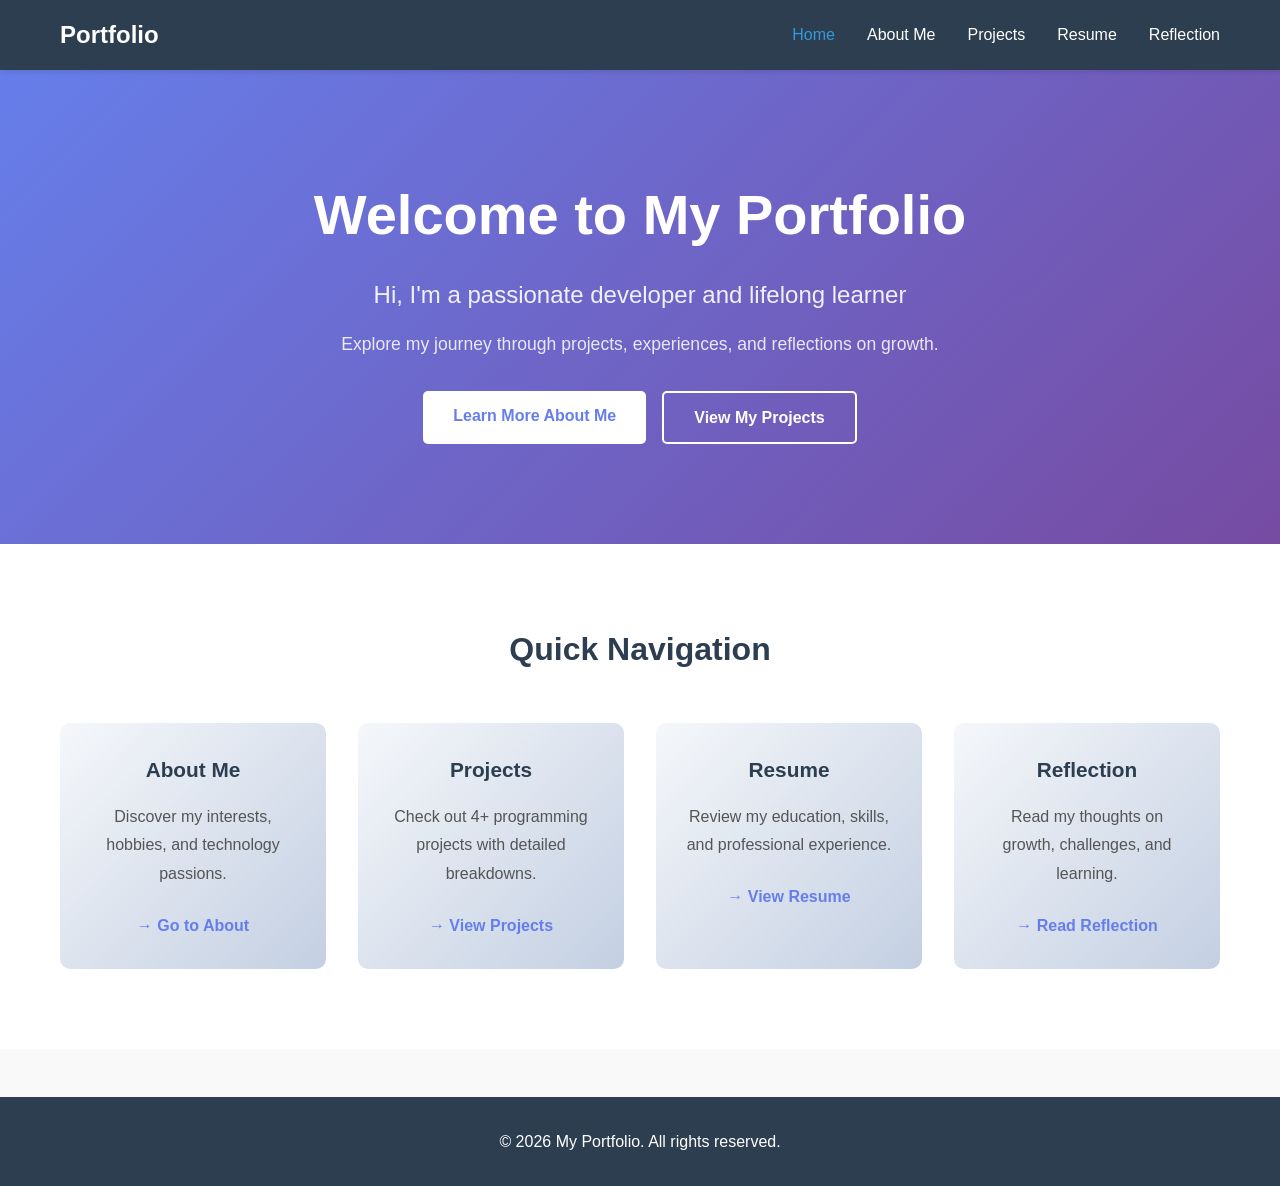
==== index.html @ e8e4f4bf "Add portfolio pages: home, about, projects, resume, reflection, and styles" ====
<!DOCTYPE html>
<html lang="en">
<head>
    <meta charset="UTF-8">
    <meta name="viewport" content="width=device-width, initial-scale=1.0">
    <title>Home - My Portfolio</title>
    <link rel="stylesheet" href="styles.css">
</head>
<body>
    <nav class="navbar">
        <div class="nav-container">
            <a href="index.html" class="nav-brand">Portfolio</a>
            <ul class="nav-menu">
                <li><a href="index.html" class="nav-link active">Home</a></li>
                <li><a href="about.html" class="nav-link">About Me</a></li>
                <li><a href="projects.html" class="nav-link">Projects</a></li>
                <li><a href="resume.html" class="nav-link">Resume</a></li>
                <li><a href="reflection.html" class="nav-link">Reflection</a></li>
            </ul>
        </div>
    </nav>

    <main>
        <section class="hero">
            <div class="hero-content">
                <h1>Welcome to My Portfolio</h1>
                <p class="subtitle">Hi, I'm a passionate developer and lifelong learner</p>
                <p class="description">
                    Explore my journey through projects, experiences, and reflections on growth.
                </p>
                <div class="cta-buttons">
                    <a href="about.html" class="btn btn-primary">Learn More About Me</a>
                    <a href="projects.html" class="btn btn-secondary">View My Projects</a>
                </div>
            </div>
        </section>

        <section class="quick-links">
            <div class="container">
                <h2>Quick Navigation</h2>
                <div class="links-grid">
                    <div class="link-card">
                        <h3>About Me</h3>
                        <p>Discover my interests, hobbies, and technology passions.</p>
                        <a href="about.html">→ Go to About</a>
                    </div>
                    <div class="link-card">
                        <h3>Projects</h3>
                        <p>Check out 4+ programming projects with detailed breakdowns.</p>
                        <a href="projects.html">→ View Projects</a>
                    </div>
                    <div class="link-card">
                        <h3>Resume</h3>
                        <p>Review my education, skills, and professional experience.</p>
                        <a href="resume.html">→ View Resume</a>
                    </div>
                    <div class="link-card">
                        <h3>Reflection</h3>
                        <p>Read my thoughts on growth, challenges, and learning.</p>
                        <a href="reflection.html">→ Read Reflection</a>
                    </div>
                </div>
            </div>
        </section>
    </main>

    <footer>
        <p>&copy; 2026 My Portfolio. All rights reserved.</p>
    </footer>
</body>
</html>
---- styles.css ----
/* General Styles */
* {
    margin: 0;
    padding: 0;
    box-sizing: border-box;
}

body {
    font-family: 'Segoe UI', Tahoma, Geneva, Verdana, sans-serif;
    line-height: 1.6;
    color: #333;
    background-color: #f9f9f9;
}

.container {
    max-width: 1200px;
    margin: 0 auto;
    padding: 0 20px;
}

/* Navigation */
.navbar {
    background-color: #2c3e50;
    color: white;
    padding: 1rem 0;
    position: sticky;
    top: 0;
    z-index: 100;
    box-shadow: 0 2px 5px rgba(0,0,0,0.1);
}

.nav-container {
    max-width: 1200px;
    margin: 0 auto;
    padding: 0 20px;
    display: flex;
    justify-content: space-between;
    align-items: center;
}

.nav-brand {
    font-size: 1.5rem;
    font-weight: bold;
    color: white;
    text-decoration: none;
}

.nav-menu {
    display: flex;
    list-style: none;
    gap: 2rem;
}

.nav-link {
    color: white;
    text-decoration: none;
    transition: color 0.3s ease;
    font-weight: 500;
}

.nav-link:hover,
.nav-link.active {
    color: #3498db;
}

/* Hero Section */
.hero {
    background: linear-gradient(135deg, #667eea 0%, #764ba2 100%);
    color: white;
    padding: 100px 20px;
    text-align: center;
}

.hero-content {
    max-width: 800px;
    margin: 0 auto;
}

.hero-content h1 {
    font-size: 3.5rem;
    margin-bottom: 1rem;
    animation: fadeInUp 0.8s ease;
}

.hero-content .subtitle {
    font-size: 1.5rem;
    margin-bottom: 1rem;
    opacity: 0.9;
}

.hero-content .description {
    font-size: 1.1rem;
    margin-bottom: 2rem;
    opacity: 0.85;
}

.cta-buttons {
    display: flex;
    gap: 1rem;
    justify-content: center;
    flex-wrap: wrap;
}

/* Buttons */
.btn {
    display: inline-block;
    padding: 12px 30px;
    border-radius: 5px;
    text-decoration: none;
    transition: all 0.3s ease;
    font-weight: 600;
    cursor: pointer;
    border: none;
}

.btn-primary {
    background-color: white;
    color: #667eea;
}

.btn-primary:hover {
    transform: translateY(-2px);
    box-shadow: 0 5px 15px rgba(0,0,0,0.2);
}

.btn-secondary {
    background-color: transparent;
    color: white;
    border: 2px solid white;
}

.btn-secondary:hover {
    background-color: white;
    color: #667eea;
}

.btn-small {
    padding: 8px 16px;
    font-size: 0.9rem;
    margin-top: 1rem;
    margin-right: 0.5rem;
}

/* Page Header */
.page-header {
    background: linear-gradient(135deg, #667eea 0%, #764ba2 100%);
    color: white;
    padding: 60px 20px;
    text-align: center;
}

.page-header h1 {
    font-size: 2.5rem;
    margin-bottom: 0.5rem;
}

.page-header p {
    font-size: 1.2rem;
    opacity: 0.9;
}

/* Quick Links Section */
.quick-links {
    padding: 80px 20px;
    background-color: white;
}

.quick-links h2 {
    text-align: center;
    font-size: 2rem;
    margin-bottom: 3rem;
    color: #2c3e50;
}

.links-grid {
    display: grid;
    grid-template-columns: repeat(auto-fit, minmax(250px, 1fr));
    gap: 2rem;
}

.link-card {
    background: linear-gradient(135deg, #f5f7fa 0%, #c3cfe2 100%);
    padding: 30px;
    border-radius: 10px;
    text-align: center;
    transition: transform 0.3s ease, box-shadow 0.3s ease;
}

.link-card:hover {
    transform: translateY(-5px);
    box-shadow: 0 10px 25px rgba(0,0,0,0.1);
}

.link-card h3 {
    color: #2c3e50;
    margin-bottom: 1rem;
    font-size: 1.3rem;
}

.link-card p {
    color: #555;
    margin-bottom: 1.5rem;
    line-height: 1.8;
}

.link-card a {
    color: #667eea;
    text-decoration: none;
    font-weight: 600;
    transition: color 0.3s ease;
}

.link-card a:hover {
    color: #764ba2;
}

/* Content Sections */
.content-section {
    padding: 60px 20px;
    background-color: white;
}

.about-grid {
    max-width: 800px;
    margin: 0 auto 3rem;
}

.about-text h2 {
    color: #2c3e50;
    font-size: 2rem;
    margin-bottom: 1rem;
}

.about-text p {
    font-size: 1.1rem;
    line-height: 1.8;
    color: #555;
}

.about-subsections {
    display: grid;
    grid-template-columns: repeat(auto-fit, minmax(300px, 1fr));
    gap: 2rem;
}

.subsection {
    background-color: #f9f9f9;
    padding: 25px;
    border-radius: 8px;
    border-left: 4px solid #667eea;
}

.subsection h3 {
    color: #2c3e50;
    margin-bottom: 1rem;
}

.subsection ul {
    list-style-position: inside;
    color: #555;
}

.subsection li {
    margin-bottom: 0.7rem;
}

/* Projects Section */
.projects-section {
    padding: 60px 20px;
    background-color: #f9f9f9;
}

.projects-grid {
    display: grid;
    grid-template-columns: repeat(auto-fit, minmax(350px, 1fr));
    gap: 2rem;
}

.project-card {
    background-color: white;
    border-radius: 10px;
    overflow: hidden;
    box-shadow: 0 5px 15px rgba(0,0,0,0.1);
    transition: transform 0.3s ease, box-shadow 0.3s ease;
}

.project-card:hover {
    transform: translateY(-5px);
    box-shadow: 0 10px 30px rgba(0,0,0,0.15);
}

.project-header {
    background: linear-gradient(135deg, #667eea 0%, #764ba2 100%);
    color: white;
    padding: 20px;
}

.project-header h2 {
    font-size: 1.5rem;
    margin: 0;
}

.project-image {
    width: 100%;
    height: 200px;
    background-color: #e0e0e0;
    display: flex;
    align-items: center;
    justify-content: center;
    color: #999;
    overflow: hidden;
}

.project-image img {
    width: 100%;
    height: 100%;
    object-fit: cover;
}

.project-content {
    padding: 25px;
}

.project-content h3 {
    color: #2c3e50;
    margin-top: 1rem;
    margin-bottom: 0.5rem;
    font-size: 1.1rem;
}

.project-content p {
    color: #555;
    line-height: 1.7;
    margin-bottom: 1rem;
}

.tech-tags {
    display: flex;
    flex-wrap: wrap;
    gap: 0.5rem;
    margin-bottom: 1rem;
}

.tech-tag {
    background-color: #e8eef7;
    color: #667eea;
    padding: 5px 12px;
    border-radius: 20px;
    font-size: 0.85rem;
    font-weight: 600;
}

.project-links {
    display: flex;
    gap: 0.5rem;
    margin-top: 1.5rem;
}

/* Resume Section */
.resume-section {
    padding: 60px 20px;
    background-color: white;
}

.resume-card {
    max-width: 900px;
    margin: 0 auto 3rem;
    padding: 30px;
    background-color: #f9f9f9;
    border-radius: 8px;
    border-left: 4px solid #667eea;
}

.resume-card h2 {
    color: #2c3e50;
    margin-bottom: 2rem;
    font-size: 1.8rem;
}

.resume-item {
    margin-bottom: 2rem;
    padding-bottom: 2rem;
    border-bottom: 1px solid #e0e0e0;
}

.resume-item:last-child {
    border-bottom: none;
    margin-bottom: 0;
    padding-bottom: 0;
}

.resume-header {
    display: flex;
    justify-content: space-between;
    align-items: baseline;
    margin-bottom: 0.5rem;
}

.resume-header h3 {
    color: #2c3e50;
    font-size: 1.2rem;
}

.date {
    color: #667eea;
    font-size: 0.95rem;
    font-weight: 600;
}

.company {
    color: #764ba2;
    font-weight: 600;
    margin-bottom: 0.5rem;
}

.degree {
    color: #667eea;
    font-weight: 600;
    margin-bottom: 0.5rem;
}

.details {
    color: #555;
    font-size: 0.95rem;
}

.resume-item ul {
    margin-left: 1.5rem;
    margin-top: 0.5rem;
}

.resume-item li {
    color: #555;
    margin-bottom: 0.5rem;
    line-height: 1.6;
}

.skills-grid {
    display: grid;
    grid-template-columns: repeat(auto-fit, minmax(250px, 1fr));
    gap: 2rem;
}

.skill-category h4 {
    color: #2c3e50;
    margin-bottom: 0.5rem;
    font-size: 1rem;
}

.skill-category p {
    color: #555;
    line-height: 1.7;
}

/* Reflection Section */
.reflection-section {
    padding: 60px 20px;
    background-color: white;
}

.reflection-content {
    max-width: 900px;
    margin: 0 auto;
}

.reflection-content h2 {
    color: #2c3e50;
    font-size: 2rem;
    margin-bottom: 2rem;
    text-align: center;
}

.reflection-essay {
    background-color: #f9f9f9;
    padding: 40px;
    border-radius: 8px;
    border-left: 4px solid #667eea;
    line-height: 2;
}

.reflection-essay p {
    color: #555;
    margin-bottom: 1.5rem;
    font-size: 1.05rem;
}

.reflection-essay h3 {
    color: #2c3e50;
    margin-top: 2rem;
    margin-bottom: 1rem;
    font-size: 1.3rem;
}

.reflection-essay h4 {
    color: #667eea;
    margin-top: 1.5rem;
    margin-bottom: 0.8rem;
    font-size: 1.1rem;
}

.reflection-essay hr {
    margin: 2rem 0;
    border: none;
    border-top: 2px solid #e0e0e0;
}

.reflection-stats {
    margin-top: 3rem;
    padding-top: 3rem;
    border-top: 2px solid #e0e0e0;
}

.reflection-stats h3 {
    text-align: center;
    color: #2c3e50;
    margin-bottom: 2rem;
    font-size: 1.5rem;
}

.stats-grid {
    display: grid;
    grid-template-columns: repeat(auto-fit, minmax(150px, 1fr));
    gap: 2rem;
}

.stat {
    text-align: center;
    padding: 20px;
    background: linear-gradient(135deg, #667eea 0%, #764ba2 100%);
    color: white;
    border-radius: 8px;
}

.stat h4 {
    font-size: 2.5rem;
    margin-bottom: 0.5rem;
}

.stat p {
    font-size: 0.95rem;
}

/* Footer */
footer {
    background-color: #2c3e50;
    color: white;
    text-align: center;
    padding: 2rem;
    margin-top: 3rem;
}

footer p {
    margin: 0;
}

/* Animations */
@keyframes fadeInUp {
    from {
        opacity: 0;
        transform: translateY(20px);
    }
    to {
        opacity: 1;
        transform: translateY(0);
    }
}

/* Responsive Design */
@media (max-width: 768px) {
    .hero-content h1 {
        font-size: 2rem;
    }

    .page-header h1 {
        font-size: 1.8rem;
    }

    .nav-menu {
        gap: 1rem;
        flex-wrap: wrap;
    }

    .nav-link {
        font-size: 0.9rem;
    }

    .resume-header {
        flex-direction: column;
        align-items: flex-start;
    }

    .date {
        margin-top: 0.5rem;
    }

    .cta-buttons {
        flex-direction: column;
    }

    .btn {
        width: 100%;
    }

    .project-card {
        grid-column: span 1;
    }

    .reflection-essay {
        padding: 20px;
    }
}

@media (max-width: 480px) {
    .container {
        padding: 0 10px;
    }

    .hero-content h1 {
        font-size: 1.5rem;
    }

    .nav-menu {
        gap: 0.5rem;
    }

    .nav-link {
        font-size: 0.8rem;
    }

    .quick-links h2,
    .reflection-content h2 {
        font-size: 1.5rem;
    }
}
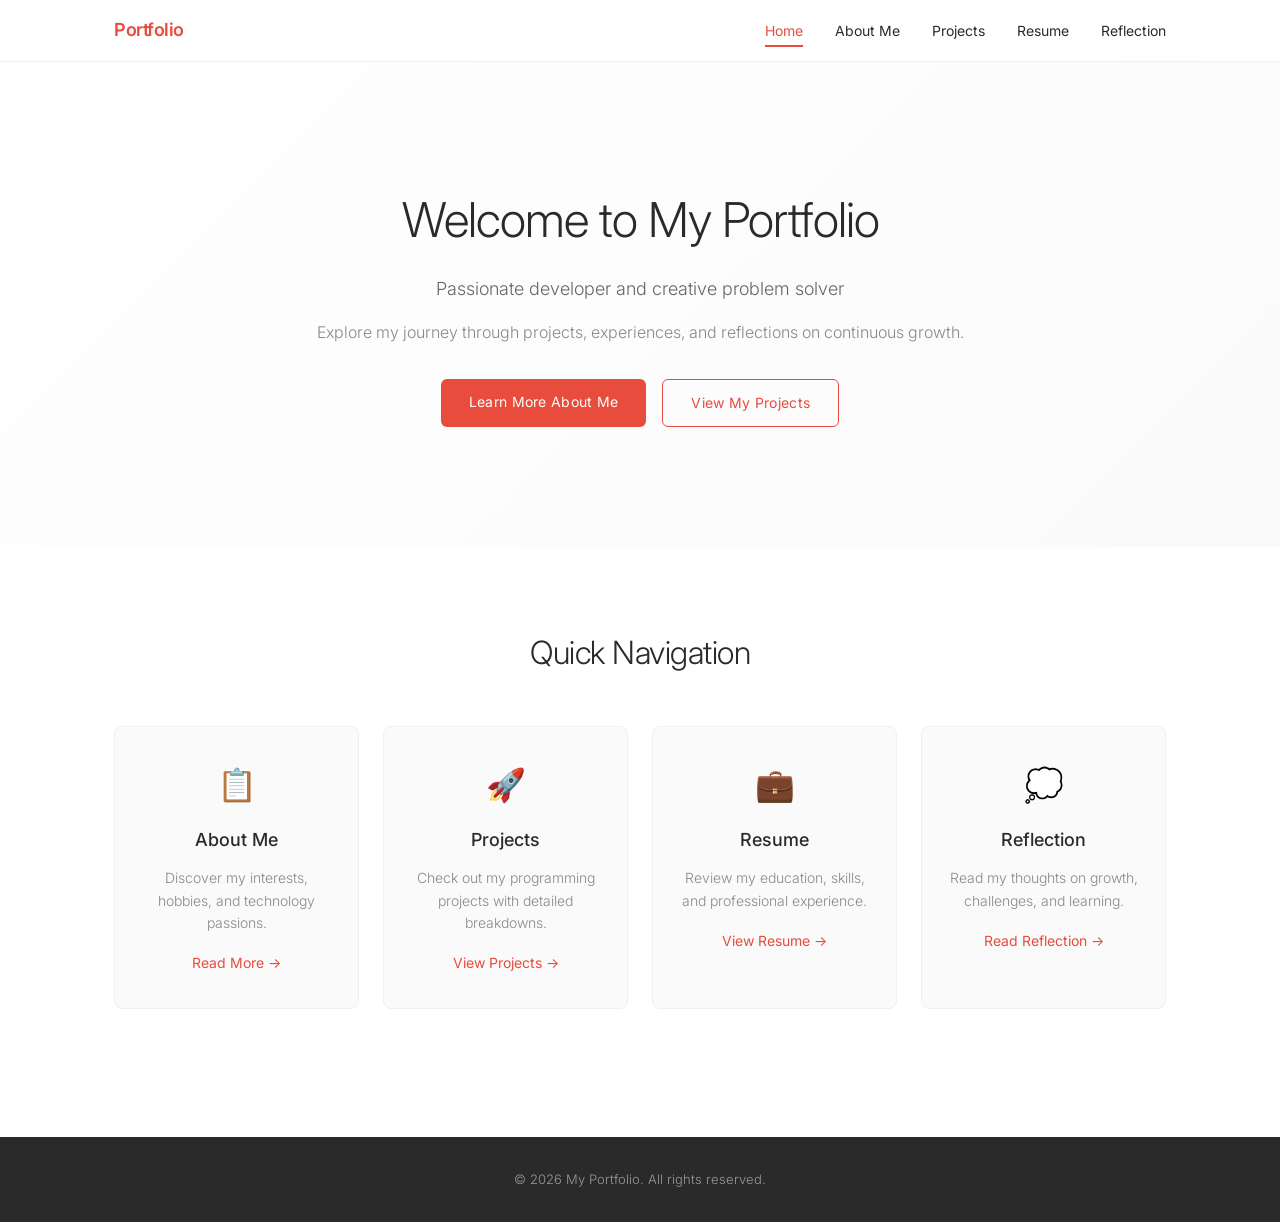
==== commit 00ae2d00: "Complete redesign: red theme, modern Inter fonts, lighter weights" ====
--- a/index.html
+++ b/index.html
@@ -4,6 +4,7 @@
     <meta charset="UTF-8">
     <meta name="viewport" content="width=device-width, initial-scale=1.0">
     <title>Home - My Portfolio</title>
+    <link href="https://fonts.googleapis.com/css2?family=Inter:wght@300;400;500;600&display=swap" rel="stylesheet">
     <link rel="stylesheet" href="styles.css">
 </head>
 <body>
@@ -24,9 +25,9 @@
         <section class="hero">
             <div class="hero-content">
                 <h1>Welcome to My Portfolio</h1>
-                <p class="subtitle">Hi, I'm a passionate developer and lifelong learner</p>
+                <p class="subtitle">Passionate developer and creative problem solver</p>
                 <p class="description">
-                    Explore my journey through projects, experiences, and reflections on growth.
+                    Explore my journey through projects, experiences, and reflections on continuous growth.
                 </p>
                 <div class="cta-buttons">
                     <a href="about.html" class="btn btn-primary">Learn More About Me</a>
@@ -40,24 +41,28 @@
                 <h2>Quick Navigation</h2>
                 <div class="links-grid">
                     <div class="link-card">
+                        <div class="card-icon">📋</div>
                         <h3>About Me</h3>
                         <p>Discover my interests, hobbies, and technology passions.</p>
-                        <a href="about.html">→ Go to About</a>
+                        <a href="about.html" class="card-link">Read More →</a>
                     </div>
                     <div class="link-card">
+                        <div class="card-icon">🚀</div>
                         <h3>Projects</h3>
-                        <p>Check out 4+ programming projects with detailed breakdowns.</p>
-                        <a href="projects.html">→ View Projects</a>
+                        <p>Check out my programming projects with detailed breakdowns.</p>
+                        <a href="projects.html" class="card-link">View Projects →</a>
                     </div>
                     <div class="link-card">
+                        <div class="card-icon">💼</div>
                         <h3>Resume</h3>
                         <p>Review my education, skills, and professional experience.</p>
-                        <a href="resume.html">→ View Resume</a>
+                        <a href="resume.html" class="card-link">View Resume →</a>
                     </div>
                     <div class="link-card">
+                        <div class="card-icon">💭</div>
                         <h3>Reflection</h3>
                         <p>Read my thoughts on growth, challenges, and learning.</p>
-                        <a href="reflection.html">→ Read Reflection</a>
+                        <a href="reflection.html" class="card-link">Read Reflection →</a>
                     </div>
                 </div>
             </div>
@@ -65,7 +70,7 @@
     </main>
 
     <footer>
-        <p>&copy; 2026 My Portfolio. All rights reserved.</p>
+        <p>© 2026 My Portfolio. All rights reserved.</p>
     </footer>
 </body>
 </html>
--- a/styles.css
+++ b/styles.css
@@ -1,461 +1,614 @@
-/* General Styles */
+/* ============================================
+   PORTFOLIO STYLES - MODERN RED THEME
+   ============================================ */
+
 * {
     margin: 0;
     padding: 0;
     box-sizing: border-box;
 }
 
+html {
+    scroll-behavior: smooth;
+}
+
 body {
-    font-family: 'Segoe UI', Tahoma, Geneva, Verdana, sans-serif;
+    font-family: 'Inter', -apple-system, BlinkMacSystemFont, 'Segoe UI', sans-serif;
     line-height: 1.6;
-    color: #333;
-    background-color: #f9f9f9;
+    color: #2a2a2a;
+    background-color: #ffffff;
+    font-weight: 400;
 }
 
 .container {
-    max-width: 1200px;
+    max-width: 1100px;
     margin: 0 auto;
-    padding: 0 20px;
-}
-
-/* Navigation */
+    padding: 0 24px;
+}
+
+/* ============================================
+   NAVIGATION
+   ============================================ */
+
 .navbar {
-    background-color: #2c3e50;
-    color: white;
-    padding: 1rem 0;
+    background-color: #ffffff;
+    border-bottom: 1px solid #f0f0f0;
+    padding: 16px 0;
     position: sticky;
     top: 0;
     z-index: 100;
-    box-shadow: 0 2px 5px rgba(0,0,0,0.1);
 }
 
 .nav-container {
-    max-width: 1200px;
+    max-width: 1100px;
     margin: 0 auto;
-    padding: 0 20px;
+    padding: 0 24px;
     display: flex;
     justify-content: space-between;
     align-items: center;
 }
 
 .nav-brand {
-    font-size: 1.5rem;
-    font-weight: bold;
-    color: white;
+    font-size: 18px;
+    font-weight: 600;
+    color: #e74c3c;
     text-decoration: none;
+    letter-spacing: -0.5px;
 }
 
 .nav-menu {
     display: flex;
     list-style: none;
-    gap: 2rem;
+    gap: 32px;
 }
 
 .nav-link {
+    color: #2a2a2a;
+    text-decoration: none;
+    font-size: 14px;
+    font-weight: 400;
+    transition: color 0.2s ease;
+    position: relative;
+}
+
+.nav-link:hover,
+.nav-link.active {
+    color: #e74c3c;
+}
+
+.nav-link.active::after {
+    content: '';
+    position: absolute;
+    bottom: -8px;
+    left: 0;
+    right: 0;
+    height: 2px;
+    background-color: #e74c3c;
+}
+
+/* ============================================
+   HERO SECTION
+   ============================================ */
+
+.hero {
+    padding: 120px 24px;
+    text-align: center;
+    background: linear-gradient(135deg, #ffffff 0%, #fafafa 100%);
+}
+
+.hero-content {
+    max-width: 700px;
+    margin: 0 auto;
+}
+
+.hero h1 {
+    font-size: 48px;
+    font-weight: 300;
+    color: #2a2a2a;
+    margin-bottom: 16px;
+    letter-spacing: -1px;
+}
+
+.hero .subtitle {
+    font-size: 18px;
+    color: #666;
+    margin-bottom: 16px;
+    font-weight: 300;
+}
+
+.hero .description {
+    font-size: 16px;
+    color: #888;
+    margin-bottom: 32px;
+    line-height: 1.7;
+    font-weight: 300;
+}
+
+.cta-buttons {
+    display: flex;
+    gap: 16px;
+    justify-content: center;
+    flex-wrap: wrap;
+}
+
+/* ============================================
+   BUTTONS
+   ============================================ */
+
+.btn {
+    display: inline-block;
+    padding: 12px 28px;
+    border-radius: 6px;
+    text-decoration: none;
+    transition: all 0.3s ease;
+    font-weight: 400;
+    cursor: pointer;
+    border: none;
+    font-size: 14px;
+    letter-spacing: 0.3px;
+}
+
+.btn-primary {
+    background-color: #e74c3c;
+    color: white;
+}
+
+.btn-primary:hover {
+    background-color: #c0392b;
+    transform: translateY(-2px);
+    box-shadow: 0 8px 16px rgba(231, 76, 60, 0.15);
+}
+
+.btn-secondary {
+    background-color: transparent;
+    color: #e74c3c;
+    border: 1.5px solid #e74c3c;
+}
+
+.btn-secondary:hover {
+    background-color: #f8f0ee;
+    transform: translateY(-2px);
+}
+
+.link-btn {
+    display: inline-block;
+    padding: 8px 20px;
+    background-color: #e74c3c;
     color: white;
     text-decoration: none;
-    transition: color 0.3s ease;
-    font-weight: 500;
-}
-
-.nav-link:hover,
-.nav-link.active {
-    color: #3498db;
-}
-
-/* Hero Section */
-.hero {
-    background: linear-gradient(135deg, #667eea 0%, #764ba2 100%);
-    color: white;
-    padding: 100px 20px;
+    border-radius: 4px;
+    font-size: 13px;
+    font-weight: 400;
+    margin-right: 8px;
+    margin-top: 16px;
+    transition: all 0.3s ease;
+}
+
+.link-btn:hover {
+    background-color: #c0392b;
+}
+
+/* ============================================
+   PAGE HEADER
+   ============================================ */
+
+.page-header {
+    background: linear-gradient(135deg, #ffffff 0%, #fafafa 100%);
+    padding: 80px 24px;
     text-align: center;
-}
-
-.hero-content {
-    max-width: 800px;
-    margin: 0 auto;
-}
-
-.hero-content h1 {
-    font-size: 3.5rem;
-    margin-bottom: 1rem;
-    animation: fadeInUp 0.8s ease;
-}
-
-.hero-content .subtitle {
-    font-size: 1.5rem;
-    margin-bottom: 1rem;
-    opacity: 0.9;
-}
-
-.hero-content .description {
-    font-size: 1.1rem;
-    margin-bottom: 2rem;
-    opacity: 0.85;
-}
-
-.cta-buttons {
-    display: flex;
-    gap: 1rem;
-    justify-content: center;
-    flex-wrap: wrap;
-}
-
-/* Buttons */
-.btn {
-    display: inline-block;
-    padding: 12px 30px;
-    border-radius: 5px;
-    text-decoration: none;
-    transition: all 0.3s ease;
-    font-weight: 600;
-    cursor: pointer;
-    border: none;
-}
-
-.btn-primary {
-    background-color: white;
-    color: #667eea;
-}
-
-.btn-primary:hover {
-    transform: translateY(-2px);
-    box-shadow: 0 5px 15px rgba(0,0,0,0.2);
-}
-
-.btn-secondary {
-    background-color: transparent;
-    color: white;
-    border: 2px solid white;
-}
-
-.btn-secondary:hover {
-    background-color: white;
-    color: #667eea;
-}
-
-.btn-small {
-    padding: 8px 16px;
-    font-size: 0.9rem;
-    margin-top: 1rem;
-    margin-right: 0.5rem;
-}
-
-/* Page Header */
-.page-header {
-    background: linear-gradient(135deg, #667eea 0%, #764ba2 100%);
-    color: white;
-    padding: 60px 20px;
-    text-align: center;
+    border-bottom: 1px solid #f0f0f0;
 }
 
 .page-header h1 {
-    font-size: 2.5rem;
-    margin-bottom: 0.5rem;
-}
-
-.page-header p {
-    font-size: 1.2rem;
-    opacity: 0.9;
-}
-
-/* Quick Links Section */
+    font-size: 42px;
+    font-weight: 300;
+    color: #2a2a2a;
+    margin-bottom: 8px;
+    letter-spacing: -1px;
+}
+
+.header-subtitle {
+    font-size: 16px;
+    color: #888;
+    font-weight: 300;
+}
+
+/* ============================================
+   QUICK LINKS SECTION
+   ============================================ */
+
 .quick-links {
-    padding: 80px 20px;
-    background-color: white;
+    padding: 80px 24px;
+    background-color: #ffffff;
 }
 
 .quick-links h2 {
     text-align: center;
-    font-size: 2rem;
-    margin-bottom: 3rem;
-    color: #2c3e50;
+    font-size: 32px;
+    font-weight: 300;
+    margin-bottom: 48px;
+    color: #2a2a2a;
+    letter-spacing: -0.5px;
 }
 
 .links-grid {
     display: grid;
-    grid-template-columns: repeat(auto-fit, minmax(250px, 1fr));
-    gap: 2rem;
+    grid-template-columns: repeat(auto-fit, minmax(240px, 1fr));
+    gap: 24px;
 }
 
 .link-card {
-    background: linear-gradient(135deg, #f5f7fa 0%, #c3cfe2 100%);
-    padding: 30px;
-    border-radius: 10px;
+    background-color: #fafafa;
+    padding: 32px 24px;
+    border-radius: 8px;
+    transition: all 0.3s ease;
+    border: 1px solid #f0f0f0;
     text-align: center;
-    transition: transform 0.3s ease, box-shadow 0.3s ease;
 }
 
 .link-card:hover {
-    transform: translateY(-5px);
-    box-shadow: 0 10px 25px rgba(0,0,0,0.1);
+    transform: translateY(-4px);
+    box-shadow: 0 12px 24px rgba(0, 0, 0, 0.08);
+    border-color: #e74c3c;
+}
+
+.card-icon {
+    font-size: 32px;
+    margin-bottom: 16px;
 }
 
 .link-card h3 {
-    color: #2c3e50;
-    margin-bottom: 1rem;
-    font-size: 1.3rem;
+    color: #2a2a2a;
+    margin-bottom: 12px;
+    font-size: 18px;
+    font-weight: 500;
 }
 
 .link-card p {
-    color: #555;
-    margin-bottom: 1.5rem;
+    color: #888;
+    margin-bottom: 16px;
+    line-height: 1.6;
+    font-size: 14px;
+    font-weight: 300;
+}
+
+.card-link {
+    color: #e74c3c;
+    text-decoration: none;
+    font-weight: 400;
+    font-size: 14px;
+    transition: color 0.2s ease;
+}
+
+.card-link:hover {
+    color: #c0392b;
+}
+
+/* ============================================
+   ABOUT SECTION
+   ============================================ */
+
+.content-section {
+    padding: 60px 24px;
+    background-color: #ffffff;
+}
+
+.about-intro {
+    max-width: 800px;
+    margin: 0 auto 48px;
+    text-align: center;
+}
+
+.about-intro h2 {
+    color: #2a2a2a;
+    font-size: 32px;
+    font-weight: 300;
+    margin-bottom: 16px;
+    letter-spacing: -0.5px;
+}
+
+.about-intro p {
+    color: #666;
+    font-size: 16px;
     line-height: 1.8;
-}
-
-.link-card a {
-    color: #667eea;
-    text-decoration: none;
-    font-weight: 600;
-    transition: color 0.3s ease;
-}
-
-.link-card a:hover {
-    color: #764ba2;
-}
-
-/* Content Sections */
-.content-section {
-    padding: 60px 20px;
-    background-color: white;
+    font-weight: 300;
 }
 
 .about-grid {
-    max-width: 800px;
-    margin: 0 auto 3rem;
-}
-
-.about-text h2 {
-    color: #2c3e50;
-    font-size: 2rem;
-    margin-bottom: 1rem;
-}
-
-.about-text p {
-    font-size: 1.1rem;
-    line-height: 1.8;
-    color: #555;
-}
-
-.about-subsections {
     display: grid;
-    grid-template-columns: repeat(auto-fit, minmax(300px, 1fr));
-    gap: 2rem;
-}
-
-.subsection {
-    background-color: #f9f9f9;
-    padding: 25px;
+    grid-template-columns: repeat(auto-fit, minmax(280px, 1fr));
+    gap: 32px;
+}
+
+.about-card {
+    background-color: #fafafa;
+    padding: 28px;
     border-radius: 8px;
-    border-left: 4px solid #667eea;
-}
-
-.subsection h3 {
-    color: #2c3e50;
-    margin-bottom: 1rem;
-}
-
-.subsection ul {
-    list-style-position: inside;
-    color: #555;
-}
-
-.subsection li {
-    margin-bottom: 0.7rem;
-}
-
-/* Projects Section */
+    border: 1px solid #f0f0f0;
+}
+
+.about-card h3 {
+    color: #2a2a2a;
+    margin-bottom: 16px;
+    font-size: 18px;
+    font-weight: 500;
+    border-bottom: 2px solid #e74c3c;
+    padding-bottom: 12px;
+}
+
+.about-card ul {
+    list-style: none;
+}
+
+.about-card li {
+    color: #666;
+    margin-bottom: 10px;
+    padding-left: 20px;
+    position: relative;
+    font-size: 14px;
+    font-weight: 300;
+    line-height: 1.6;
+}
+
+.about-card li::before {
+    content: '→';
+    position: absolute;
+    left: 0;
+    color: #e74c3c;
+    font-weight: 500;
+}
+
+/* ============================================
+   PROJECTS SECTION
+   ============================================ */
+
 .projects-section {
-    padding: 60px 20px;
-    background-color: #f9f9f9;
+    padding: 60px 24px;
+    background-color: #ffffff;
 }
 
 .projects-grid {
     display: grid;
-    grid-template-columns: repeat(auto-fit, minmax(350px, 1fr));
-    gap: 2rem;
+    grid-template-columns: repeat(auto-fit, minmax(320px, 1fr));
+    gap: 32px;
 }
 
 .project-card {
-    background-color: white;
-    border-radius: 10px;
+    background-color: #fafafa;
+    border-radius: 8px;
     overflow: hidden;
-    box-shadow: 0 5px 15px rgba(0,0,0,0.1);
-    transition: transform 0.3s ease, box-shadow 0.3s ease;
+    border: 1px solid #f0f0f0;
+    transition: all 0.3s ease;
 }
 
 .project-card:hover {
-    transform: translateY(-5px);
-    box-shadow: 0 10px 30px rgba(0,0,0,0.15);
-}
-
-.project-header {
-    background: linear-gradient(135deg, #667eea 0%, #764ba2 100%);
-    color: white;
-    padding: 20px;
-}
-
-.project-header h2 {
-    font-size: 1.5rem;
-    margin: 0;
+    transform: translateY(-4px);
+    box-shadow: 0 12px 24px rgba(0, 0, 0, 0.08);
+    border-color: #e74c3c;
 }
 
 .project-image {
     width: 100%;
-    height: 200px;
-    background-color: #e0e0e0;
+    height: 180px;
+    background: linear-gradient(135deg, #f5f5f5 0%, #efefef 100%);
     display: flex;
     align-items: center;
     justify-content: center;
-    color: #999;
     overflow: hidden;
 }
 
-.project-image img {
-    width: 100%;
-    height: 100%;
-    object-fit: cover;
+.placeholder-image {
+    color: #bbb;
+    font-size: 16px;
+    font-weight: 300;
 }
 
 .project-content {
-    padding: 25px;
-}
-
-.project-content h3 {
-    color: #2c3e50;
-    margin-top: 1rem;
-    margin-bottom: 0.5rem;
-    font-size: 1.1rem;
-}
-
-.project-content p {
-    color: #555;
+    padding: 28px;
+}
+
+.project-card h3 {
+    color: #2a2a2a;
+    margin-bottom: 12px;
+    font-size: 18px;
+    font-weight: 500;
+    line-height: 1.4;
+}
+
+.project-description {
+    color: #666;
+    font-size: 14px;
     line-height: 1.7;
-    margin-bottom: 1rem;
+    margin-bottom: 16px;
+    font-weight: 300;
+}
+
+.project-card h4 {
+    color: #2a2a2a;
+    font-size: 13px;
+    font-weight: 500;
+    margin-top: 16px;
+    margin-bottom: 8px;
+    text-transform: uppercase;
+    letter-spacing: 0.5px;
 }
 
 .tech-tags {
     display: flex;
     flex-wrap: wrap;
-    gap: 0.5rem;
-    margin-bottom: 1rem;
+    gap: 8px;
+    margin-bottom: 16px;
 }
 
 .tech-tag {
-    background-color: #e8eef7;
-    color: #667eea;
-    padding: 5px 12px;
-    border-radius: 20px;
-    font-size: 0.85rem;
+    background-color: #f0f0f0;
+    color: #e74c3c;
+    padding: 4px 12px;
+    border-radius: 4px;
+    font-size: 12px;
+    font-weight: 400;
+    border: 1px solid #e8e8e8;
+}
+
+.feature-list {
+    list-style: none;
+    padding-left: 0;
+}
+
+.feature-list li {
+    color: #666;
+    margin-bottom: 6px;
+    padding-left: 16px;
+    position: relative;
+    font-size: 14px;
+    font-weight: 300;
+}
+
+.feature-list li::before {
+    content: '✓';
+    position: absolute;
+    left: 0;
+    color: #e74c3c;
     font-weight: 600;
+}
+
+.challenges-text {
+    color: #666;
+    font-size: 14px;
+    line-height: 1.7;
+    margin-top: 8px;
+    font-weight: 300;
 }
 
 .project-links {
     display: flex;
-    gap: 0.5rem;
-    margin-top: 1.5rem;
-}
-
-/* Resume Section */
+    gap: 8px;
+}
+
+/* ============================================
+   RESUME SECTION
+   ============================================ */
+
 .resume-section {
-    padding: 60px 20px;
-    background-color: white;
-}
-
-.resume-card {
+    padding: 60px 24px;
+    background-color: #ffffff;
+}
+
+.resume-block {
     max-width: 900px;
-    margin: 0 auto 3rem;
-    padding: 30px;
-    background-color: #f9f9f9;
-    border-radius: 8px;
-    border-left: 4px solid #667eea;
-}
-
-.resume-card h2 {
-    color: #2c3e50;
-    margin-bottom: 2rem;
-    font-size: 1.8rem;
+    margin: 0 auto 48px;
+}
+
+.resume-block h2 {
+    color: #2a2a2a;
+    margin-bottom: 28px;
+    font-size: 24px;
+    font-weight: 500;
+    padding-bottom: 12px;
+    border-bottom: 2px solid #e74c3c;
+}
+
+.resume-block p {
+    color: #666;
+    font-size: 15px;
+    line-height: 1.8;
+    font-weight: 300;
 }
 
 .resume-item {
-    margin-bottom: 2rem;
-    padding-bottom: 2rem;
-    border-bottom: 1px solid #e0e0e0;
+    margin-bottom: 32px;
+    padding-bottom: 28px;
+    border-bottom: 1px solid #f0f0f0;
 }
 
 .resume-item:last-child {
     border-bottom: none;
-    margin-bottom: 0;
-    padding-bottom: 0;
-}
-
-.resume-header {
+}
+
+.item-header {
     display: flex;
     justify-content: space-between;
     align-items: baseline;
-    margin-bottom: 0.5rem;
-}
-
-.resume-header h3 {
-    color: #2c3e50;
-    font-size: 1.2rem;
-}
-
-.date {
-    color: #667eea;
-    font-size: 0.95rem;
-    font-weight: 600;
-}
-
-.company {
-    color: #764ba2;
-    font-weight: 600;
-    margin-bottom: 0.5rem;
-}
-
-.degree {
-    color: #667eea;
-    font-weight: 600;
-    margin-bottom: 0.5rem;
-}
-
-.details {
-    color: #555;
-    font-size: 0.95rem;
-}
-
-.resume-item ul {
-    margin-left: 1.5rem;
-    margin-top: 0.5rem;
-}
-
-.resume-item li {
-    color: #555;
-    margin-bottom: 0.5rem;
+    margin-bottom: 4px;
+    flex-wrap: wrap;
+}
+
+.item-header h3 {
+    color: #2a2a2a;
+    font-size: 16px;
+    font-weight: 500;
+}
+
+.item-date {
+    color: #e74c3c;
+    font-size: 13px;
+    font-weight: 400;
+}
+
+.item-subtitle {
+    color: #e74c3c;
+    font-weight: 400;
+    margin-bottom: 6px;
+    font-size: 14px;
+}
+
+.item-detail {
+    color: #666;
+    font-size: 14px;
+    font-weight: 300;
     line-height: 1.6;
 }
 
-.skills-grid {
+.item-list {
+    list-style: none;
+    padding-left: 0;
+    margin-top: 10px;
+}
+
+.item-list li {
+    color: #666;
+    margin-bottom: 8px;
+    padding-left: 20px;
+    position: relative;
+    font-size: 14px;
+    font-weight: 300;
+    line-height: 1.6;
+}
+
+.item-list li::before {
+    content: '▪';
+    position: absolute;
+    left: 0;
+    color: #e74c3c;
+}
+
+.skills-container {
     display: grid;
-    grid-template-columns: repeat(auto-fit, minmax(250px, 1fr));
-    gap: 2rem;
-}
-
-.skill-category h4 {
-    color: #2c3e50;
-    margin-bottom: 0.5rem;
-    font-size: 1rem;
-}
-
-.skill-category p {
-    color: #555;
-    line-height: 1.7;
-}
-
-/* Reflection Section */
+    grid-template-columns: repeat(auto-fit, minmax(200px, 1fr));
+    gap: 24px;
+}
+
+.skill-item h4 {
+    color: #2a2a2a;
+    font-size: 14px;
+    font-weight: 500;
+    margin-bottom: 8px;
+}
+
+.skill-item p {
+    color: #666;
+    font-size: 14px;
+    font-weight: 300;
+    line-height: 1.6;
+}
+
+/* ============================================
+   REFLECTION SECTION
+   ============================================ */
+
 .reflection-section {
-    padding: 60px 20px;
-    background-color: white;
+    padding: 60px 24px;
+    background-color: #ffffff;
 }
 
 .reflection-content {
@@ -464,133 +617,110 @@
 }
 
 .reflection-content h2 {
-    color: #2c3e50;
-    font-size: 2rem;
-    margin-bottom: 2rem;
+    color: #2a2a2a;
+    font-size: 32px;
+    font-weight: 300;
+    margin-bottom: 40px;
     text-align: center;
+    letter-spacing: -0.5px;
 }
 
 .reflection-essay {
-    background-color: #f9f9f9;
+    background-color: #fafafa;
     padding: 40px;
     border-radius: 8px;
-    border-left: 4px solid #667eea;
-    line-height: 2;
+    border: 1px solid #f0f0f0;
+    line-height: 1.9;
 }
 
 .reflection-essay p {
-    color: #555;
-    margin-bottom: 1.5rem;
-    font-size: 1.05rem;
+    color: #666;
+    margin-bottom: 18px;
+    font-size: 15px;
+    font-weight: 300;
 }
 
 .reflection-essay h3 {
-    color: #2c3e50;
-    margin-top: 2rem;
-    margin-bottom: 1rem;
-    font-size: 1.3rem;
+    color: #2a2a2a;
+    margin-top: 28px;
+    margin-bottom: 14px;
+    font-size: 18px;
+    font-weight: 500;
 }
 
 .reflection-essay h4 {
-    color: #667eea;
-    margin-top: 1.5rem;
-    margin-bottom: 0.8rem;
-    font-size: 1.1rem;
-}
-
-.reflection-essay hr {
-    margin: 2rem 0;
+    color: #e74c3c;
+    margin-top: 20px;
+    margin-bottom: 10px;
+    font-size: 15px;
+    font-weight: 500;
+}
+
+.reflection-divider {
+    margin: 32px 0;
     border: none;
-    border-top: 2px solid #e0e0e0;
-}
-
-.reflection-stats {
-    margin-top: 3rem;
-    padding-top: 3rem;
-    border-top: 2px solid #e0e0e0;
-}
-
-.reflection-stats h3 {
+    border-top: 1px solid #e0e0e0;
+}
+
+.important-note {
+    background-color: #fff8f6;
+    padding: 16px;
+    border-left: 3px solid #e74c3c;
+    border-radius: 4px;
+}
+
+.important-note strong {
+    font-weight: 500;
+}
+
+/* ============================================
+   FOOTER
+   ============================================ */
+
+footer {
+    background-color: #2a2a2a;
+    color: #999;
     text-align: center;
-    color: #2c3e50;
-    margin-bottom: 2rem;
-    font-size: 1.5rem;
-}
-
-.stats-grid {
-    display: grid;
-    grid-template-columns: repeat(auto-fit, minmax(150px, 1fr));
-    gap: 2rem;
-}
-
-.stat {
-    text-align: center;
-    padding: 20px;
-    background: linear-gradient(135deg, #667eea 0%, #764ba2 100%);
-    color: white;
-    border-radius: 8px;
-}
-
-.stat h4 {
-    font-size: 2.5rem;
-    margin-bottom: 0.5rem;
-}
-
-.stat p {
-    font-size: 0.95rem;
-}
-
-/* Footer */
-footer {
-    background-color: #2c3e50;
-    color: white;
-    text-align: center;
-    padding: 2rem;
-    margin-top: 3rem;
+    padding: 32px 24px;
+    margin-top: 48px;
+    font-size: 13px;
+    font-weight: 300;
 }
 
 footer p {
     margin: 0;
 }
 
-/* Animations */
-@keyframes fadeInUp {
-    from {
-        opacity: 0;
-        transform: translateY(20px);
-    }
-    to {
-        opacity: 1;
-        transform: translateY(0);
-    }
-}
-
-/* Responsive Design */
+/* ============================================
+   RESPONSIVE DESIGN
+   ============================================ */
+
 @media (max-width: 768px) {
-    .hero-content h1 {
-        font-size: 2rem;
+    .hero h1 {
+        font-size: 32px;
     }
 
     .page-header h1 {
-        font-size: 1.8rem;
+        font-size: 28px;
     }
 
     .nav-menu {
-        gap: 1rem;
-        flex-wrap: wrap;
-    }
-
-    .nav-link {
-        font-size: 0.9rem;
-    }
-
-    .resume-header {
+        gap: 16px;
+        font-size: 13px;
+    }
+
+    .quick-links h2,
+    .reflection-content h2 {
+        font-size: 24px;
+    }
+
+    .item-header {
         flex-direction: column;
         align-items: flex-start;
     }
 
-    .date {
-        margin-top: 0.5rem;
+    .item-date {
+        margin-top: 4px;
     }
 
     .cta-buttons {
@@ -601,34 +731,74 @@
         width: 100%;
     }
 
-    .project-card {
-        grid-column: span 1;
-    }
-
     .reflection-essay {
+        padding: 24px;
+    }
+
+    .projects-grid {
+        grid-template-columns: 1fr;
+    }
+
+    .about-grid {
+        gap: 20px;
+    }
+}
+
+@media (max-width: 480px) {
+    .hero h1 {
+        font-size: 24px;
+        margin-bottom: 12px;
+    }
+
+    .hero .subtitle {
+        font-size: 16px;
+    }
+
+    .nav-menu {
+        gap: 12px;
+        font-size: 12px;
+    }
+
+    .nav-link.active::after {
+        bottom: -6px;
+    }
+
+    .page-header {
+        padding: 48px 24px;
+    }
+
+    .page-header h1 {
+        font-size: 22px;
+    }
+
+    .quick-links {
+        padding: 48px 24px;
+    }
+
+    .quick-links h2 {
+        font-size: 20px;
+        margin-bottom: 32px;
+    }
+
+    .links-grid {
+        gap: 16px;
+    }
+
+    .link-card {
         padding: 20px;
     }
-}
-
-@media (max-width: 480px) {
-    .container {
-        padding: 0 10px;
-    }
-
-    .hero-content h1 {
-        font-size: 1.5rem;
-    }
-
-    .nav-menu {
-        gap: 0.5rem;
-    }
-
-    .nav-link {
-        font-size: 0.8rem;
-    }
-
-    .quick-links h2,
-    .reflection-content h2 {
-        font-size: 1.5rem;
-    }
-}
+
+    .resume-block {
+        margin-bottom: 32px;
+    }
+
+    .resume-block h2 {
+        font-size: 18px;
+        margin-bottom: 16px;
+    }
+
+    .skills-container {
+        grid-template-columns: 1fr;
+        gap: 16px;
+    }
+}
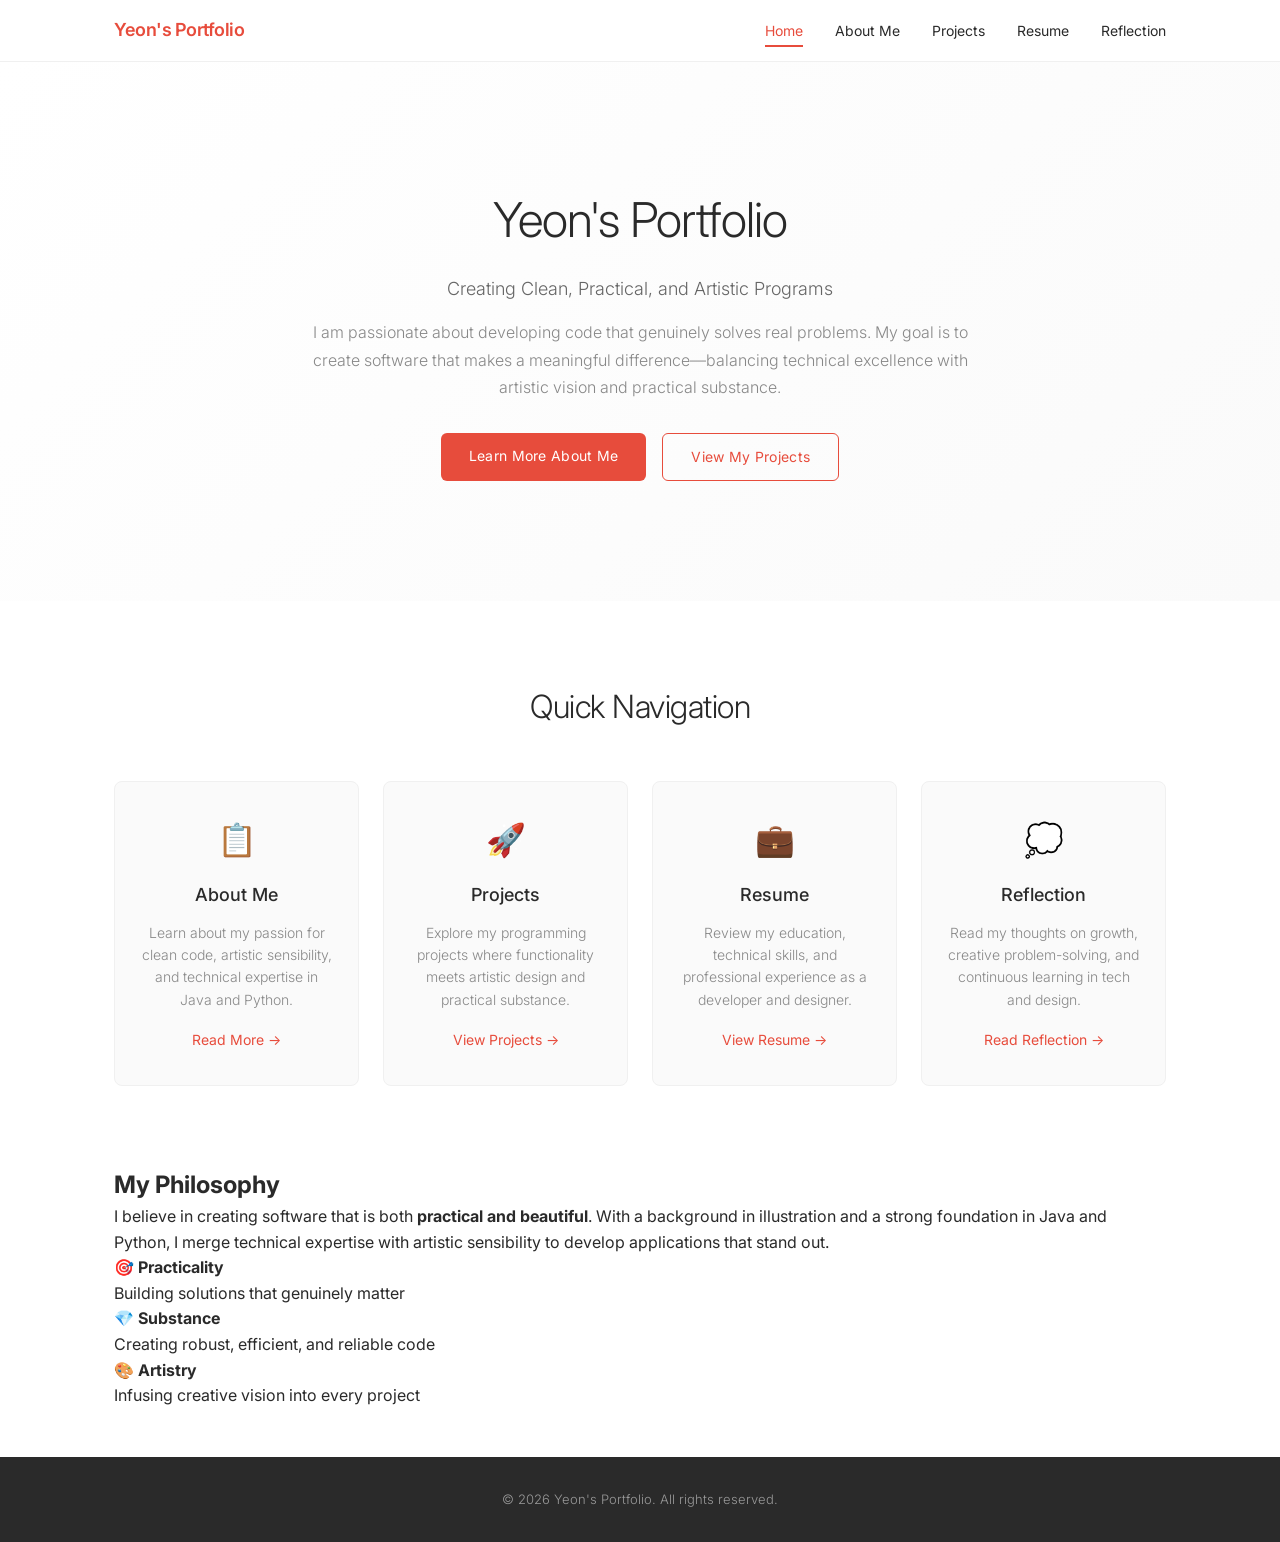
==== commit 96e56e43: "Update homepage with Yeon's portfolio content and philosophy" ====
--- a/index.html
+++ b/index.html
@@ -3,14 +3,14 @@
 <head>
     <meta charset="UTF-8">
     <meta name="viewport" content="width=device-width, initial-scale=1.0">
-    <title>Home - My Portfolio</title>
+    <title>Yeon's Portfolio</title>
     <link href="https://fonts.googleapis.com/css2?family=Inter:wght@300;400;500;600&display=swap" rel="stylesheet">
     <link rel="stylesheet" href="styles.css">
 </head>
 <body>
     <nav class="navbar">
         <div class="nav-container">
-            <a href="index.html" class="nav-brand">Portfolio</a>
+            <a href="index.html" class="nav-brand">Yeon's Portfolio</a>
             <ul class="nav-menu">
                 <li><a href="index.html" class="nav-link active">Home</a></li>
                 <li><a href="about.html" class="nav-link">About Me</a></li>
@@ -24,10 +24,10 @@
     <main>
         <section class="hero">
             <div class="hero-content">
-                <h1>Welcome to My Portfolio</h1>
-                <p class="subtitle">Passionate developer and creative problem solver</p>
+                <h1>Yeon's Portfolio</h1>
+                <p class="subtitle">Creating Clean, Practical, and Artistic Programs</p>
                 <p class="description">
-                    Explore my journey through projects, experiences, and reflections on continuous growth.
+                    I am passionate about developing code that genuinely solves real problems. My goal is to create software that makes a meaningful difference—balancing technical excellence with artistic vision and practical substance.
                 </p>
                 <div class="cta-buttons">
                     <a href="about.html" class="btn btn-primary">Learn More About Me</a>
@@ -43,26 +43,49 @@
                     <div class="link-card">
                         <div class="card-icon">📋</div>
                         <h3>About Me</h3>
-                        <p>Discover my interests, hobbies, and technology passions.</p>
+                        <p>Learn about my passion for clean code, artistic sensibility, and technical expertise in Java and Python.</p>
                         <a href="about.html" class="card-link">Read More →</a>
                     </div>
                     <div class="link-card">
                         <div class="card-icon">🚀</div>
                         <h3>Projects</h3>
-                        <p>Check out my programming projects with detailed breakdowns.</p>
+                        <p>Explore my programming projects where functionality meets artistic design and practical substance.</p>
                         <a href="projects.html" class="card-link">View Projects →</a>
                     </div>
                     <div class="link-card">
                         <div class="card-icon">💼</div>
                         <h3>Resume</h3>
-                        <p>Review my education, skills, and professional experience.</p>
+                        <p>Review my education, technical skills, and professional experience as a developer and designer.</p>
                         <a href="resume.html" class="card-link">View Resume →</a>
                     </div>
                     <div class="link-card">
                         <div class="card-icon">💭</div>
                         <h3>Reflection</h3>
-                        <p>Read my thoughts on growth, challenges, and learning.</p>
+                        <p>Read my thoughts on growth, creative problem-solving, and continuous learning in tech and design.</p>
                         <a href="reflection.html" class="card-link">Read Reflection →</a>
+                    </div>
+                </div>
+            </div>
+        </section>
+
+        <section class="about-preview">
+            <div class="container">
+                <h2>My Philosophy</h2>
+                <div class="philosophy-content">
+                    <p>I believe in creating software that is both <strong>practical and beautiful</strong>. With a background in illustration and a strong foundation in Java and Python, I merge technical expertise with artistic sensibility to develop applications that stand out.</p>
+                    <div class="philosophy-points">
+                        <div class="point">
+                            <h4>🎯 Practicality</h4>
+                            <p>Building solutions that genuinely matter</p>
+                        </div>
+                        <div class="point">
+                            <h4>💎 Substance</h4>
+                            <p>Creating robust, efficient, and reliable code</p>
+                        </div>
+                        <div class="point">
+                            <h4>🎨 Artistry</h4>
+                            <p>Infusing creative vision into every project</p>
+                        </div>
                     </div>
                 </div>
             </div>
@@ -70,7 +93,7 @@
     </main>
 
     <footer>
-        <p>© 2026 My Portfolio. All rights reserved.</p>
+        <p>© 2026 Yeon's Portfolio. All rights reserved.</p>
     </footer>
 </body>
 </html>
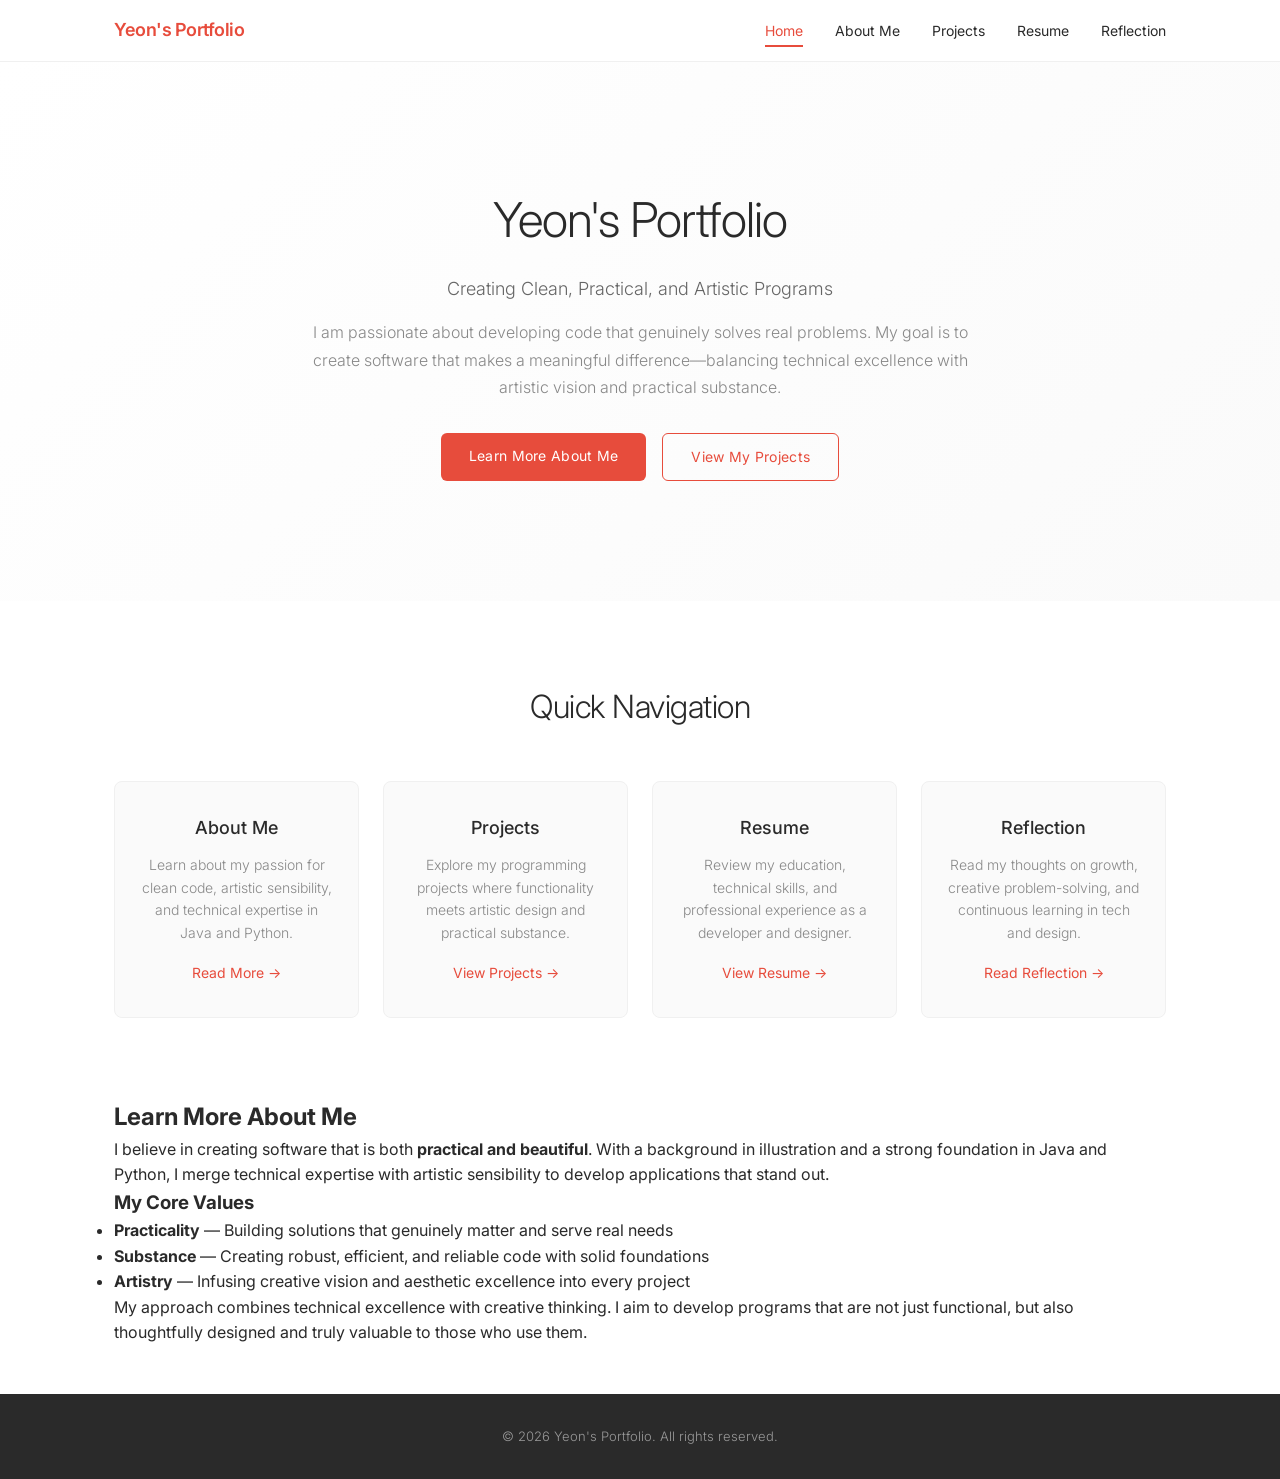
==== commit 90a579f5: "Remove emojis and enhance Philosophy section with better formatting and stronger emphasis" ====
--- a/index.html
+++ b/index.html
@@ -41,25 +41,21 @@
                 <h2>Quick Navigation</h2>
                 <div class="links-grid">
                     <div class="link-card">
-                        <div class="card-icon">📋</div>
                         <h3>About Me</h3>
                         <p>Learn about my passion for clean code, artistic sensibility, and technical expertise in Java and Python.</p>
                         <a href="about.html" class="card-link">Read More →</a>
                     </div>
                     <div class="link-card">
-                        <div class="card-icon">🚀</div>
                         <h3>Projects</h3>
                         <p>Explore my programming projects where functionality meets artistic design and practical substance.</p>
                         <a href="projects.html" class="card-link">View Projects →</a>
                     </div>
                     <div class="link-card">
-                        <div class="card-icon">💼</div>
                         <h3>Resume</h3>
                         <p>Review my education, technical skills, and professional experience as a developer and designer.</p>
                         <a href="resume.html" class="card-link">View Resume →</a>
                     </div>
                     <div class="link-card">
-                        <div class="card-icon">💭</div>
                         <h3>Reflection</h3>
                         <p>Read my thoughts on growth, creative problem-solving, and continuous learning in tech and design.</p>
                         <a href="reflection.html" class="card-link">Read Reflection →</a>
@@ -70,23 +66,24 @@
 
         <section class="about-preview">
             <div class="container">
-                <h2>My Philosophy</h2>
+                <h2>Learn More About Me</h2>
                 <div class="philosophy-content">
-                    <p>I believe in creating software that is both <strong>practical and beautiful</strong>. With a background in illustration and a strong foundation in Java and Python, I merge technical expertise with artistic sensibility to develop applications that stand out.</p>
-                    <div class="philosophy-points">
-                        <div class="point">
-                            <h4>🎯 Practicality</h4>
-                            <p>Building solutions that genuinely matter</p>
-                        </div>
-                        <div class="point">
-                            <h4>💎 Substance</h4>
-                            <p>Creating robust, efficient, and reliable code</p>
-                        </div>
-                        <div class="point">
-                            <h4>🎨 Artistry</h4>
-                            <p>Infusing creative vision into every project</p>
-                        </div>
-                    </div>
+                    <p class="intro-text">I believe in creating software that is both <strong>practical and beautiful</strong>. With a background in illustration and a strong foundation in Java and Python, I merge technical expertise with artistic sensibility to develop applications that stand out.</p>
+                    
+                    <h3 class="philosophy-title">My Core Values</h3>
+                    <ul class="philosophy-list">
+                        <li>
+                            <strong>Practicality</strong> — Building solutions that genuinely matter and serve real needs
+                        </li>
+                        <li>
+                            <strong>Substance</strong> — Creating robust, efficient, and reliable code with solid foundations
+                        </li>
+                        <li>
+                            <strong>Artistry</strong> — Infusing creative vision and aesthetic excellence into every project
+                        </li>
+                    </ul>
+
+                    <p class="closing-text">My approach combines technical excellence with creative thinking. I aim to develop programs that are not just functional, but also thoughtfully designed and truly valuable to those who use them.</p>
                 </div>
             </div>
         </section>
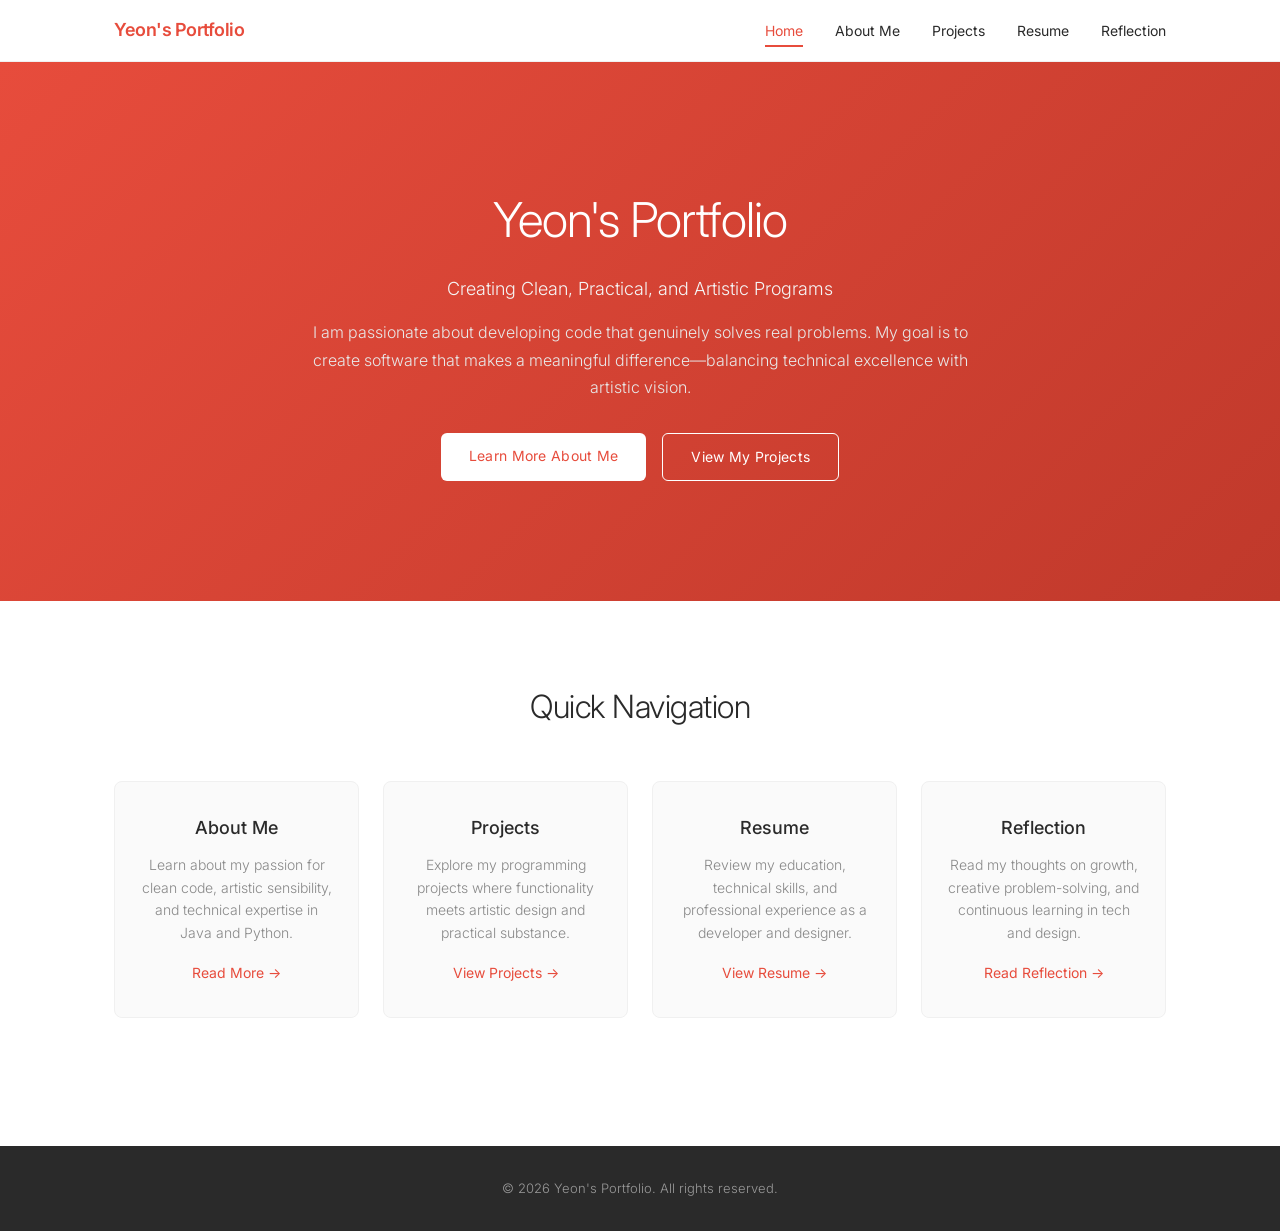
==== commit cb981489: "Remove Learn More About Me section from homepage" ====
--- a/index.html
+++ b/index.html
@@ -27,7 +27,7 @@
                 <h1>Yeon's Portfolio</h1>
                 <p class="subtitle">Creating Clean, Practical, and Artistic Programs</p>
                 <p class="description">
-                    I am passionate about developing code that genuinely solves real problems. My goal is to create software that makes a meaningful difference—balancing technical excellence with artistic vision and practical substance.
+                    I am passionate about developing code that genuinely solves real problems. My goal is to create software that makes a meaningful difference—balancing technical excellence with artistic vision.
                 </p>
                 <div class="cta-buttons">
                     <a href="about.html" class="btn btn-primary">Learn More About Me</a>
@@ -63,30 +63,6 @@
                 </div>
             </div>
         </section>
-
-        <section class="about-preview">
-            <div class="container">
-                <h2>Learn More About Me</h2>
-                <div class="philosophy-content">
-                    <p class="intro-text">I believe in creating software that is both <strong>practical and beautiful</strong>. With a background in illustration and a strong foundation in Java and Python, I merge technical expertise with artistic sensibility to develop applications that stand out.</p>
-                    
-                    <h3 class="philosophy-title">My Core Values</h3>
-                    <ul class="philosophy-list">
-                        <li>
-                            <strong>Practicality</strong> — Building solutions that genuinely matter and serve real needs
-                        </li>
-                        <li>
-                            <strong>Substance</strong> — Creating robust, efficient, and reliable code with solid foundations
-                        </li>
-                        <li>
-                            <strong>Artistry</strong> — Infusing creative vision and aesthetic excellence into every project
-                        </li>
-                    </ul>
-
-                    <p class="closing-text">My approach combines technical excellence with creative thinking. I aim to develop programs that are not just functional, but also thoughtfully designed and truly valuable to those who use them.</p>
-                </div>
-            </div>
-        </section>
     </main>
 
     <footer>
--- a/styles.css
+++ b/styles.css
@@ -93,7 +93,7 @@
 .hero {
     padding: 120px 24px;
     text-align: center;
-    background: linear-gradient(135deg, #ffffff 0%, #fafafa 100%);
+    background: linear-gradient(135deg, #e74c3c 0%, #c0392b 100%);
 }
 
 .hero-content {
@@ -104,21 +104,21 @@
 .hero h1 {
     font-size: 48px;
     font-weight: 300;
-    color: #2a2a2a;
+    color: #ffffff;
     margin-bottom: 16px;
     letter-spacing: -1px;
 }
 
 .hero .subtitle {
     font-size: 18px;
-    color: #666;
+    color: #f5f5f5;
     margin-bottom: 16px;
     font-weight: 300;
 }
 
 .hero .description {
     font-size: 16px;
-    color: #888;
+    color: #e8e8e8;
     margin-bottom: 32px;
     line-height: 1.7;
     font-weight: 300;
@@ -149,24 +149,24 @@
 }
 
 .btn-primary {
-    background-color: #e74c3c;
-    color: white;
+    background-color: #ffffff;
+    color: #e74c3c;
 }
 
 .btn-primary:hover {
-    background-color: #c0392b;
+    background-color: #f5f5f5;
     transform: translateY(-2px);
-    box-shadow: 0 8px 16px rgba(231, 76, 60, 0.15);
+    box-shadow: 0 8px 16px rgba(0, 0, 0, 0.2);
 }
 
 .btn-secondary {
     background-color: transparent;
-    color: #e74c3c;
-    border: 1.5px solid #e74c3c;
+    color: #ffffff;
+    border: 1.5px solid #ffffff;
 }
 
 .btn-secondary:hover {
-    background-color: #f8f0ee;
+    background-color: rgba(255, 255, 255, 0.1);
     transform: translateY(-2px);
 }
 
@@ -307,11 +307,59 @@
     letter-spacing: -0.5px;
 }
 
-.about-intro p {
+.intro-text {
     color: #666;
     font-size: 16px;
     line-height: 1.8;
     font-weight: 300;
+    margin-bottom: 32px;
+}
+
+.philosophy-title {
+    color: #2a2a2a;
+    font-size: 20px;
+    font-weight: 500;
+    margin-bottom: 20px;
+    margin-top: 24px;
+}
+
+.philosophy-list {
+    list-style: none;
+    padding: 0;
+    max-width: 600px;
+    margin: 0 auto 32px;
+}
+
+.philosophy-list li {
+    color: #666;
+    font-size: 15px;
+    line-height: 1.8;
+    margin-bottom: 16px;
+    font-weight: 300;
+    padding-left: 24px;
+    position: relative;
+    text-align: left;
+}
+
+.philosophy-list li::before {
+    content: '▪';
+    position: absolute;
+    left: 0;
+    color: #e74c3c;
+    font-weight: 600;
+}
+
+.closing-text {
+    color: #666;
+    font-size: 15px;
+    line-height: 1.8;
+    font-weight: 300;
+    margin-top: 24px;
+}
+
+.about-intro p strong {
+    font-weight: 500;
+    color: #2a2a2a;
 }
 
 .about-grid {
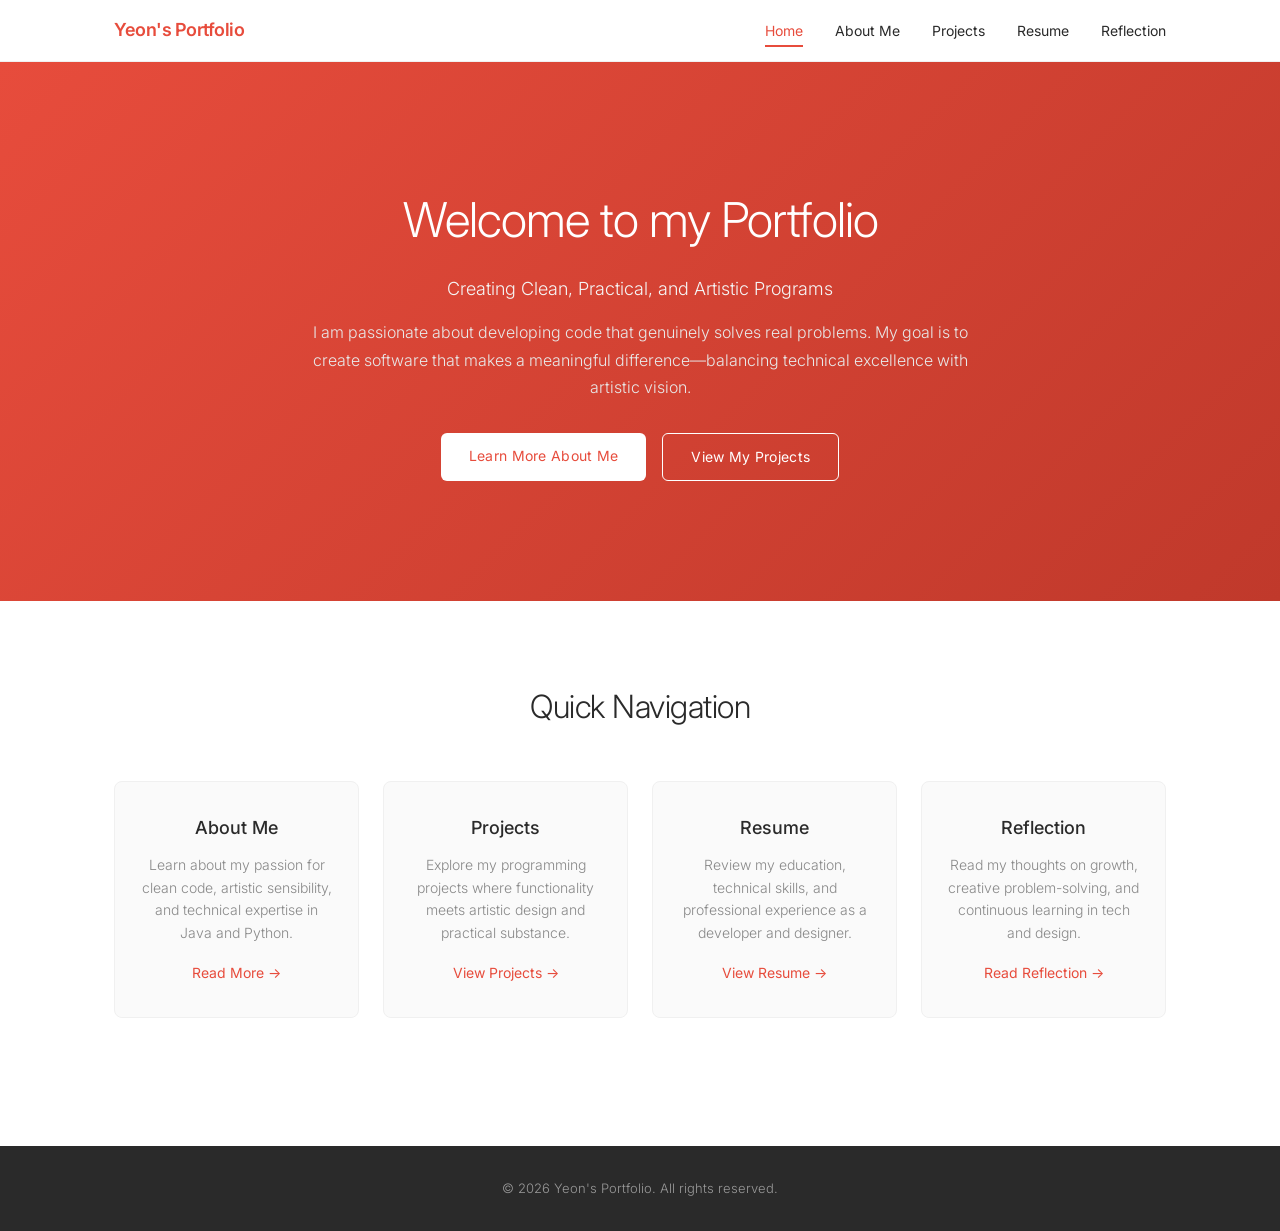
==== commit 04ec82ae: "Update index.html" ====
--- a/index.html
+++ b/index.html
@@ -3,7 +3,7 @@
 <head>
     <meta charset="UTF-8">
     <meta name="viewport" content="width=device-width, initial-scale=1.0">
-    <title>Yeon's Portfolio</title>
+    <title>Welcome to my Portfolio</title>
     <link href="https://fonts.googleapis.com/css2?family=Inter:wght@300;400;500;600&display=swap" rel="stylesheet">
     <link rel="stylesheet" href="styles.css">
 </head>
@@ -24,7 +24,7 @@
     <main>
         <section class="hero">
             <div class="hero-content">
-                <h1>Yeon's Portfolio</h1>
+                <h1>Welcome to my Portfolio</h1>
                 <p class="subtitle">Creating Clean, Practical, and Artistic Programs</p>
                 <p class="description">
                     I am passionate about developing code that genuinely solves real problems. My goal is to create software that makes a meaningful difference—balancing technical excellence with artistic vision.
@@ -69,4 +69,4 @@
         <p>© 2026 Yeon's Portfolio. All rights reserved.</p>
     </footer>
 </body>
-</html>+</html>
--- a/styles.css
+++ b/styles.css
@@ -197,6 +197,19 @@
     padding: 80px 24px;
     text-align: center;
     border-bottom: 1px solid #f0f0f0;
+    position: relative;
+}
+
+.page-header::before {
+    content: '';
+    position: absolute;
+    top: 0;
+    left: 0;
+    right: 0;
+    bottom: 0;
+    background-color: rgba(231, 76, 60, 0.6);
+    pointer-events: none;
+    z-index: 1;
 }
 
 .page-header h1 {
@@ -205,12 +218,16 @@
     color: #2a2a2a;
     margin-bottom: 8px;
     letter-spacing: -1px;
+    position: relative;
+    z-index: 2;
 }
 
 .header-subtitle {
     font-size: 16px;
     color: #888;
     font-weight: 300;
+    position: relative;
+    z-index: 2;
 }
 
 /* ============================================
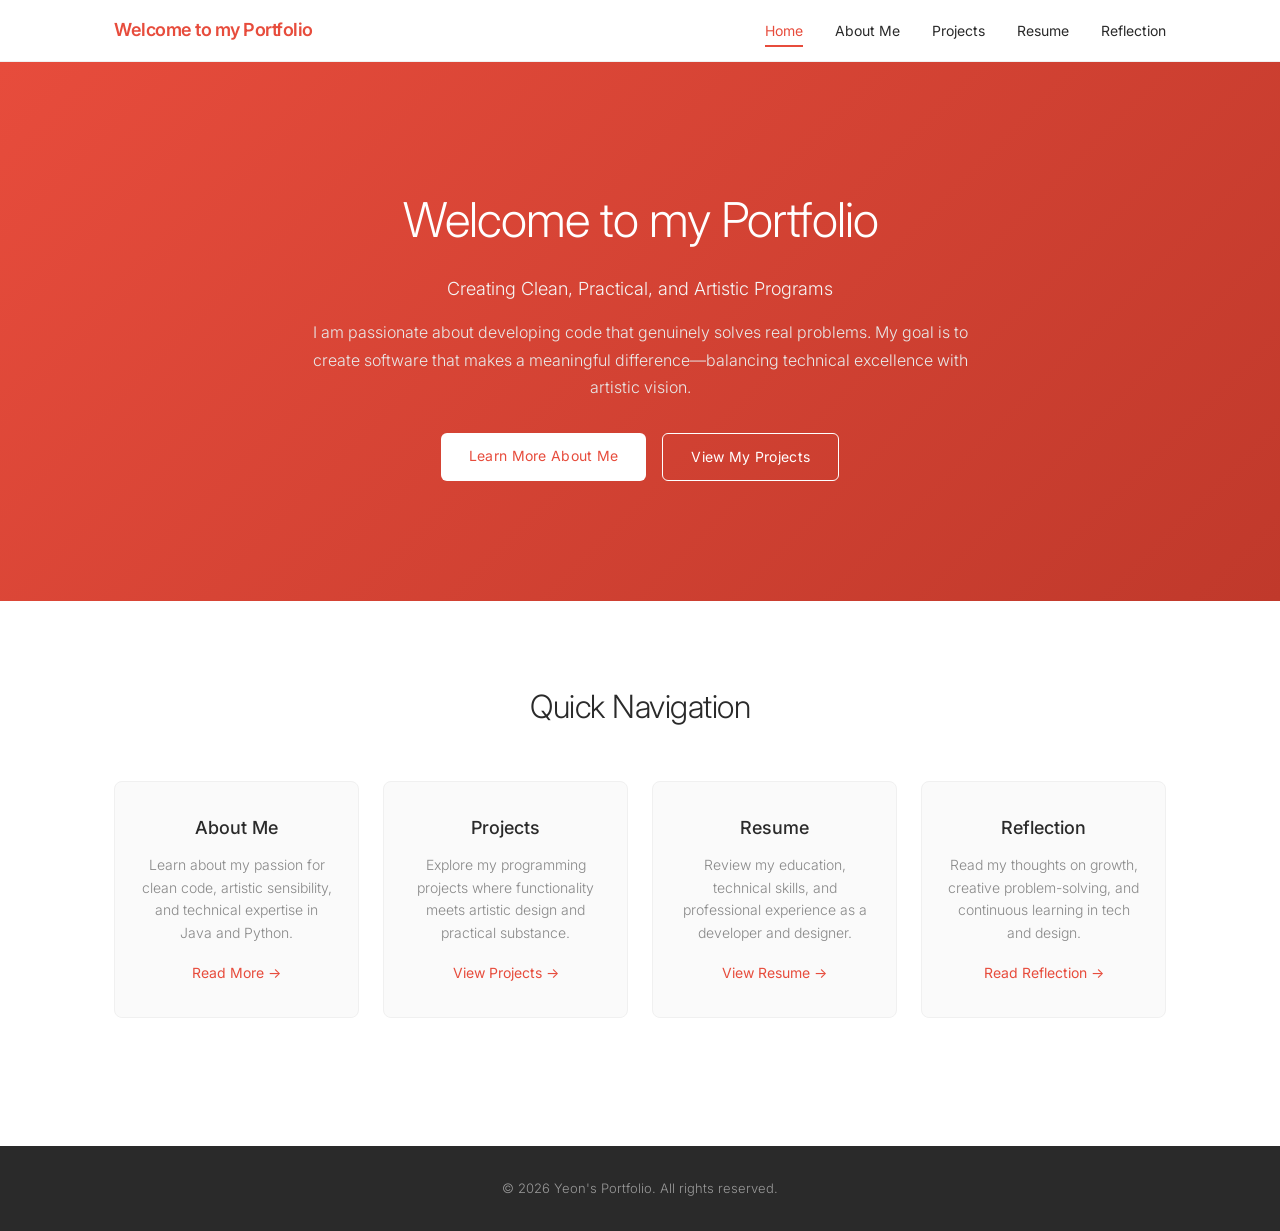
==== commit 51ccfff1: "Update index.html" ====
--- a/index.html
+++ b/index.html
@@ -10,7 +10,7 @@
 <body>
     <nav class="navbar">
         <div class="nav-container">
-            <a href="index.html" class="nav-brand">Yeon's Portfolio</a>
+            <a href="index.html" class="nav-brand">Welcome to my Portfolio</a>
             <ul class="nav-menu">
                 <li><a href="index.html" class="nav-link active">Home</a></li>
                 <li><a href="about.html" class="nav-link">About Me</a></li>
